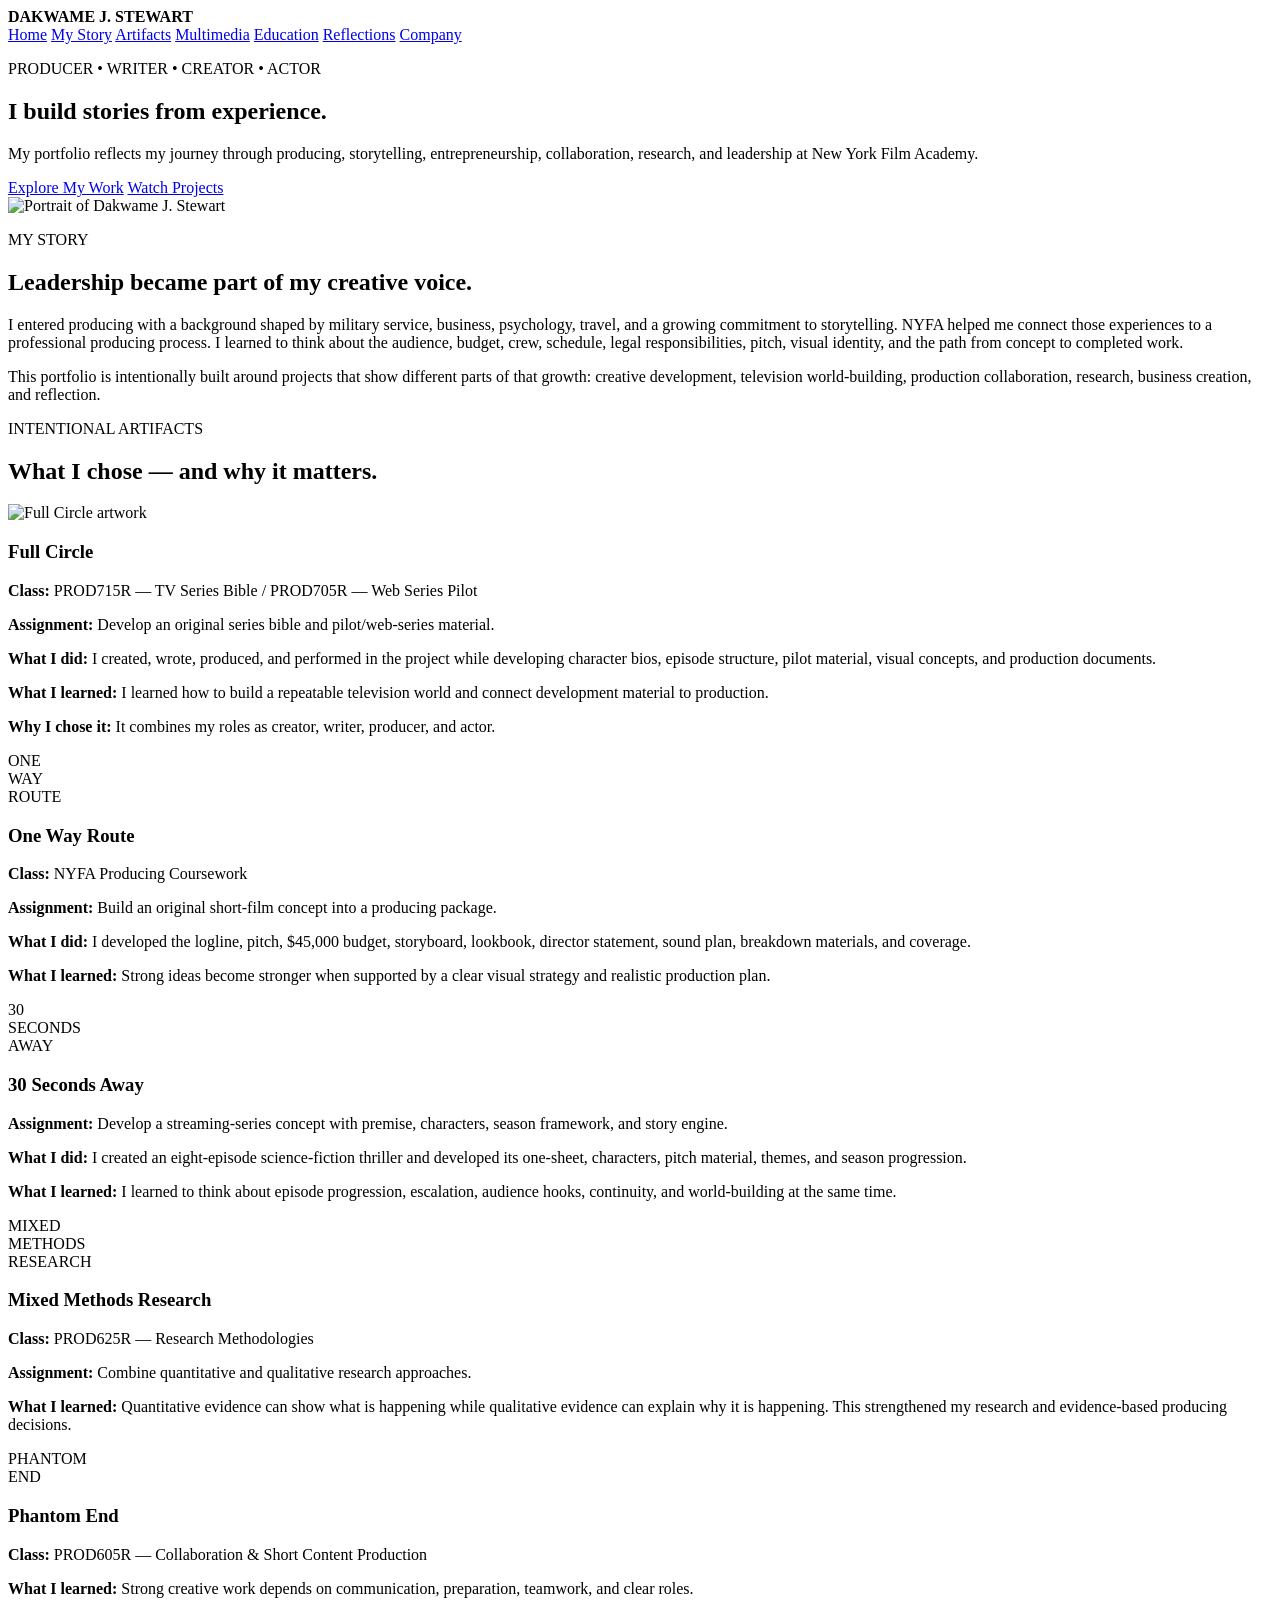
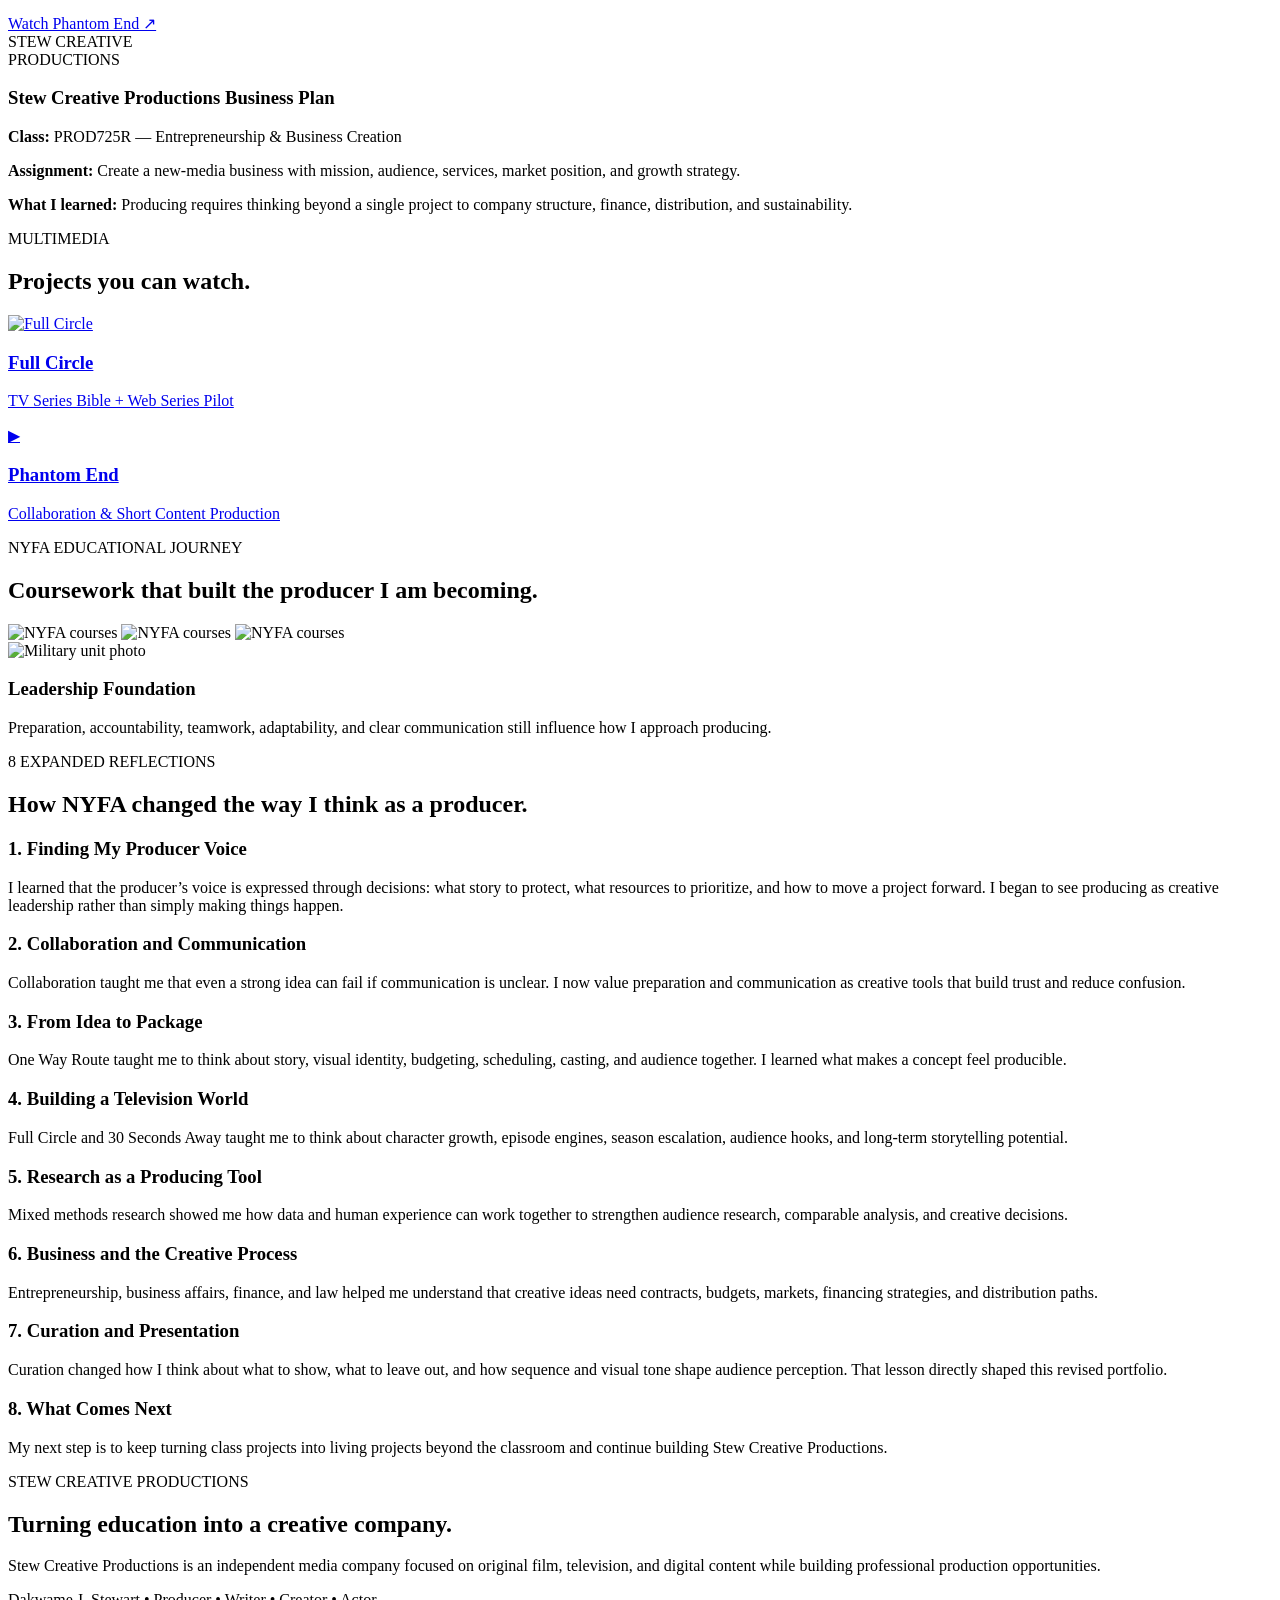
==== index.html.html @ dd122216 "Add files via upload" ====
<!doctype html>
<html lang="en">
<head>
<meta charset="utf-8">
<meta name="viewport" content="width=device-width, initial-scale=1">
<title>Dakwame J. Stewart | NYFA EPortfolio</title>
<link rel="stylesheet" href="styles.css">
</head>
<body>
<header>
  <strong>DAKWAME J. STEWART</strong>
  <nav>
    <a href="#home">Home</a>
    <a href="#story">My Story</a>
    <a href="#artifacts">Artifacts</a>
    <a href="#multimedia">Multimedia</a>
    <a href="#education">Education</a>
    <a href="#reflections">Reflections</a>
    <a href="#company">Company</a>
  </nav>
</header>

<section id="home" class="hero">
  <div>
    <p class="kicker">PRODUCER • WRITER • CREATOR • ACTOR</p>
    <h1>I build stories from experience.</h1>
    <p>My portfolio reflects my journey through producing, storytelling, entrepreneurship, collaboration, research, and leadership at New York Film Academy.</p>
    <a class="btn" href="#artifacts">Explore My Work</a>
    <a class="btn secondary" href="#multimedia">Watch Projects</a>
  </div>
  <img src="assets/portrait.jpeg" alt="Portrait of Dakwame J. Stewart">
</section>

<section id="story">
  <p class="kicker">MY STORY</p>
  <h2>Leadership became part of my creative voice.</h2>
  <p>I entered producing with a background shaped by military service, business, psychology, travel, and a growing commitment to storytelling. NYFA helped me connect those experiences to a professional producing process. I learned to think about the audience, budget, crew, schedule, legal responsibilities, pitch, visual identity, and the path from concept to completed work.</p>
  <p>This portfolio is intentionally built around projects that show different parts of that growth: creative development, television world-building, production collaboration, research, business creation, and reflection.</p>
</section>

<section id="artifacts" class="dark">
  <p class="kicker">INTENTIONAL ARTIFACTS</p>
  <h2>What I chose — and why it matters.</h2>

  <article class="card">
    <img src="assets/full-circle.jpeg" alt="Full Circle artwork">
    <div>
      <h3>Full Circle</h3>
      <p><b>Class:</b> PROD715R — TV Series Bible / PROD705R — Web Series Pilot</p>
      <p><b>Assignment:</b> Develop an original series bible and pilot/web-series material.</p>
      <p><b>What I did:</b> I created, wrote, produced, and performed in the project while developing character bios, episode structure, pilot material, visual concepts, and production documents.</p>
      <p><b>What I learned:</b> I learned how to build a repeatable television world and connect development material to production.</p>
      <p><b>Why I chose it:</b> It combines my roles as creator, writer, producer, and actor.</p>
    </div>
  </article>

  <article class="card textcard">
    <div class="poster">ONE<br>WAY<br>ROUTE</div>
    <div>
      <h3>One Way Route</h3>
      <p><b>Class:</b> NYFA Producing Coursework</p>
      <p><b>Assignment:</b> Build an original short-film concept into a producing package.</p>
      <p><b>What I did:</b> I developed the logline, pitch, $45,000 budget, storyboard, lookbook, director statement, sound plan, breakdown materials, and coverage.</p>
      <p><b>What I learned:</b> Strong ideas become stronger when supported by a clear visual strategy and realistic production plan.</p>
    </div>
  </article>

  <article class="card textcard">
    <div class="poster blue">30<br>SECONDS<br>AWAY</div>
    <div>
      <h3>30 Seconds Away</h3>
      <p><b>Assignment:</b> Develop a streaming-series concept with premise, characters, season framework, and story engine.</p>
      <p><b>What I did:</b> I created an eight-episode science-fiction thriller and developed its one-sheet, characters, pitch material, themes, and season progression.</p>
      <p><b>What I learned:</b> I learned to think about episode progression, escalation, audience hooks, continuity, and world-building at the same time.</p>
    </div>
  </article>

  <article class="card textcard">
    <div class="poster goldbg">MIXED<br>METHODS<br>RESEARCH</div>
    <div>
      <h3>Mixed Methods Research</h3>
      <p><b>Class:</b> PROD625R — Research Methodologies</p>
      <p><b>Assignment:</b> Combine quantitative and qualitative research approaches.</p>
      <p><b>What I learned:</b> Quantitative evidence can show what is happening while qualitative evidence can explain why it is happening. This strengthened my research and evidence-based producing decisions.</p>
    </div>
  </article>

  <article class="card textcard">
    <div class="poster darkblue">PHANTOM<br>END</div>
    <div>
      <h3>Phantom End</h3>
      <p><b>Class:</b> PROD605R — Collaboration & Short Content Production</p>
      <p><b>What I learned:</b> Strong creative work depends on communication, preparation, teamwork, and clear roles.</p>
      <a class="watch" href="https://youtu.be/8IARrA4el0o" target="_blank" rel="noopener">Watch Phantom End ↗</a>
    </div>
  </article>

  <article class="card textcard">
    <div class="poster brown">STEW CREATIVE<br>PRODUCTIONS</div>
    <div>
      <h3>Stew Creative Productions Business Plan</h3>
      <p><b>Class:</b> PROD725R — Entrepreneurship & Business Creation</p>
      <p><b>Assignment:</b> Create a new-media business with mission, audience, services, market position, and growth strategy.</p>
      <p><b>What I learned:</b> Producing requires thinking beyond a single project to company structure, finance, distribution, and sustainability.</p>
    </div>
  </article>
</section>

<section id="multimedia">
  <p class="kicker">MULTIMEDIA</p>
  <h2>Projects you can watch.</h2>
  <div class="grid">
    <a class="video" href="https://youtu.be/-LE_226ffwM" target="_blank" rel="noopener">
      <img src="assets/full-circle.jpeg" alt="Full Circle">
      <h3>Full Circle</h3><p>TV Series Bible + Web Series Pilot</p>
    </a>
    <a class="video plain" href="https://youtu.be/8IARrA4el0o" target="_blank" rel="noopener">
      <div class="play">▶</div><h3>Phantom End</h3><p>Collaboration & Short Content Production</p>
    </a>
  </div>
</section>

<section id="education">
  <p class="kicker">NYFA EDUCATIONAL JOURNEY</p>
  <h2>Coursework that built the producer I am becoming.</h2>
  <div class="grid three">
    <img src="assets/courses-1.png" alt="NYFA courses">
    <img src="assets/courses-2.png" alt="NYFA courses">
    <img src="assets/courses-3.png" alt="NYFA courses">
  </div>
  <div class="leadership">
    <img src="assets/military.jpeg" alt="Military unit photo">
    <div><h3>Leadership Foundation</h3><p>Preparation, accountability, teamwork, adaptability, and clear communication still influence how I approach producing.</p></div>
  </div>
</section>

<section id="reflections" class="dark">
  <p class="kicker">8 EXPANDED REFLECTIONS</p>
  <h2>How NYFA changed the way I think as a producer.</h2>
  <div class="reflections">
    <article><h3>1. Finding My Producer Voice</h3><p>I learned that the producer’s voice is expressed through decisions: what story to protect, what resources to prioritize, and how to move a project forward. I began to see producing as creative leadership rather than simply making things happen.</p></article>
    <article><h3>2. Collaboration and Communication</h3><p>Collaboration taught me that even a strong idea can fail if communication is unclear. I now value preparation and communication as creative tools that build trust and reduce confusion.</p></article>
    <article><h3>3. From Idea to Package</h3><p>One Way Route taught me to think about story, visual identity, budgeting, scheduling, casting, and audience together. I learned what makes a concept feel producible.</p></article>
    <article><h3>4. Building a Television World</h3><p>Full Circle and 30 Seconds Away taught me to think about character growth, episode engines, season escalation, audience hooks, and long-term storytelling potential.</p></article>
    <article><h3>5. Research as a Producing Tool</h3><p>Mixed methods research showed me how data and human experience can work together to strengthen audience research, comparable analysis, and creative decisions.</p></article>
    <article><h3>6. Business and the Creative Process</h3><p>Entrepreneurship, business affairs, finance, and law helped me understand that creative ideas need contracts, budgets, markets, financing strategies, and distribution paths.</p></article>
    <article><h3>7. Curation and Presentation</h3><p>Curation changed how I think about what to show, what to leave out, and how sequence and visual tone shape audience perception. That lesson directly shaped this revised portfolio.</p></article>
    <article><h3>8. What Comes Next</h3><p>My next step is to keep turning class projects into living projects beyond the classroom and continue building Stew Creative Productions.</p></article>
  </div>
</section>

<section id="company">
  <p class="kicker">STEW CREATIVE PRODUCTIONS</p>
  <h2>Turning education into a creative company.</h2>
  <p>Stew Creative Productions is an independent media company focused on original film, television, and digital content while building professional production opportunities.</p>
</section>

<footer>Dakwame J. Stewart • Producer • Writer • Creator • Actor</footer>
</body>
</html>
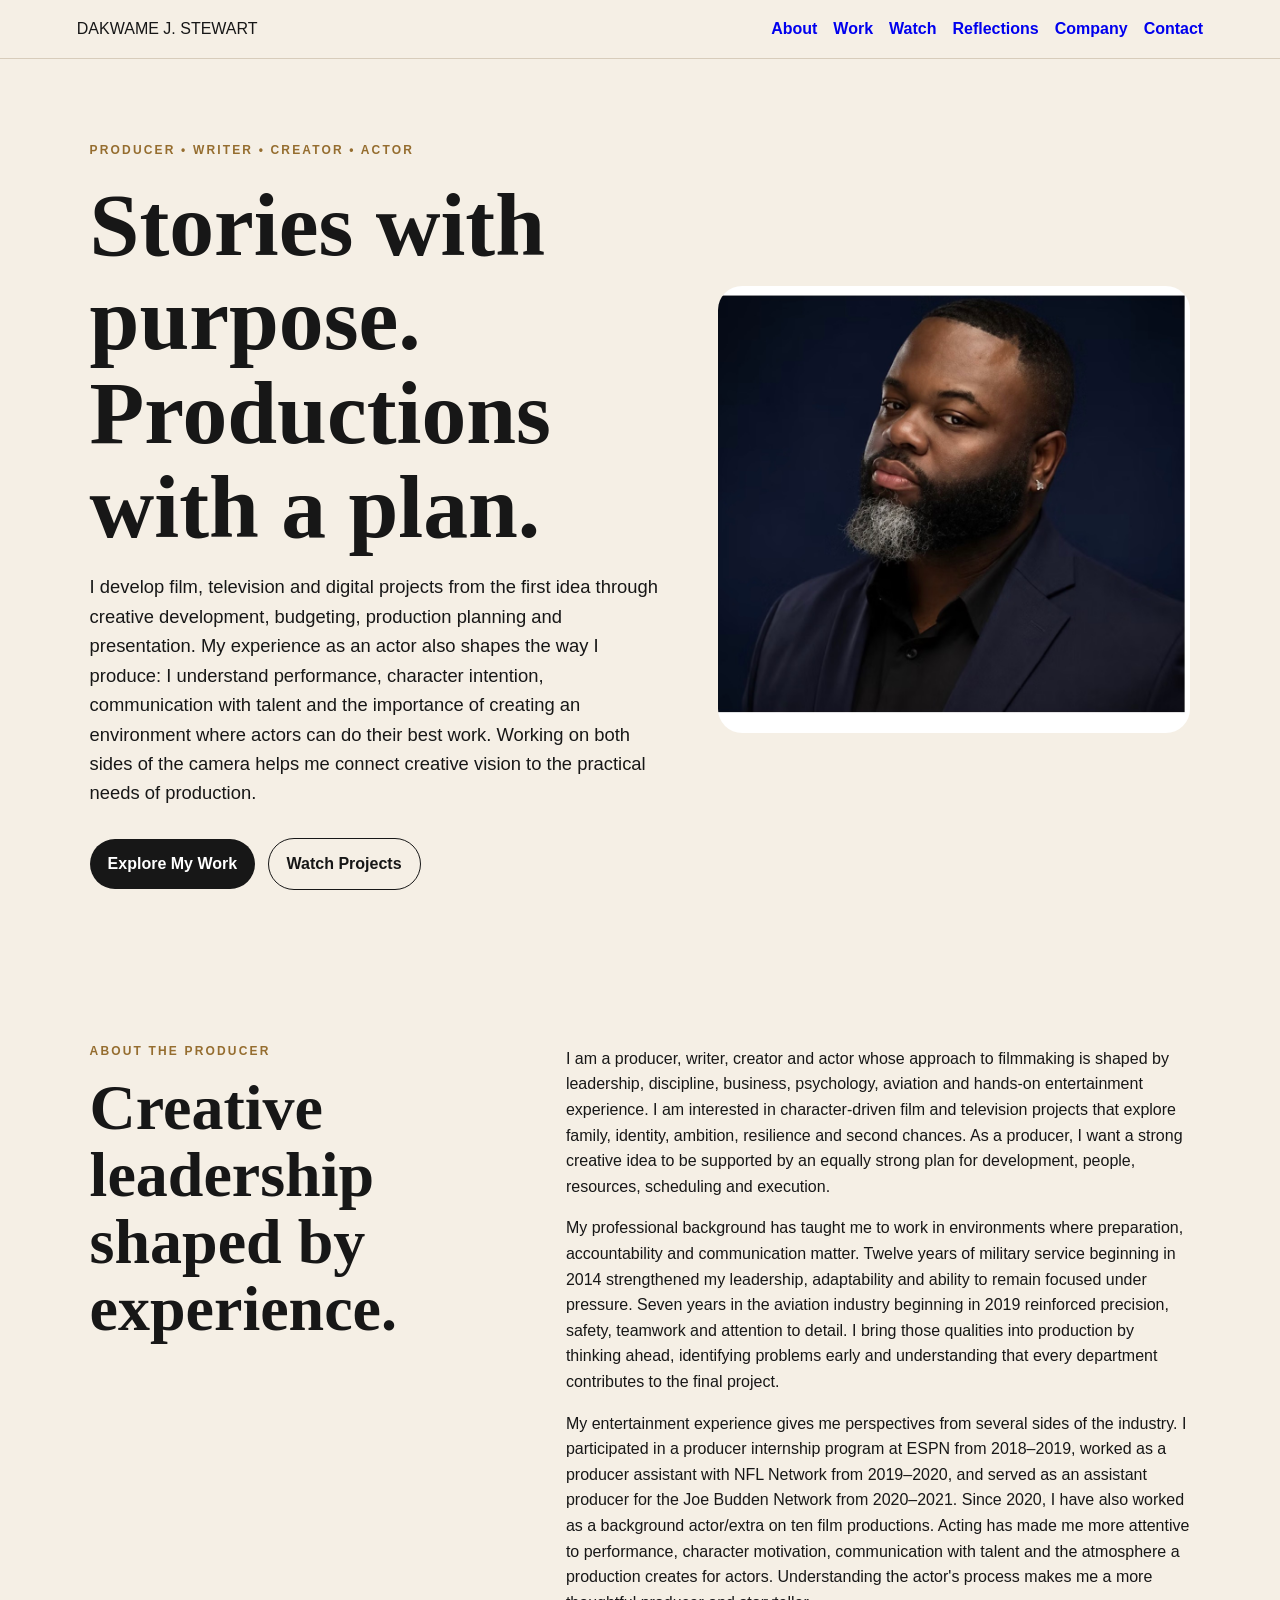
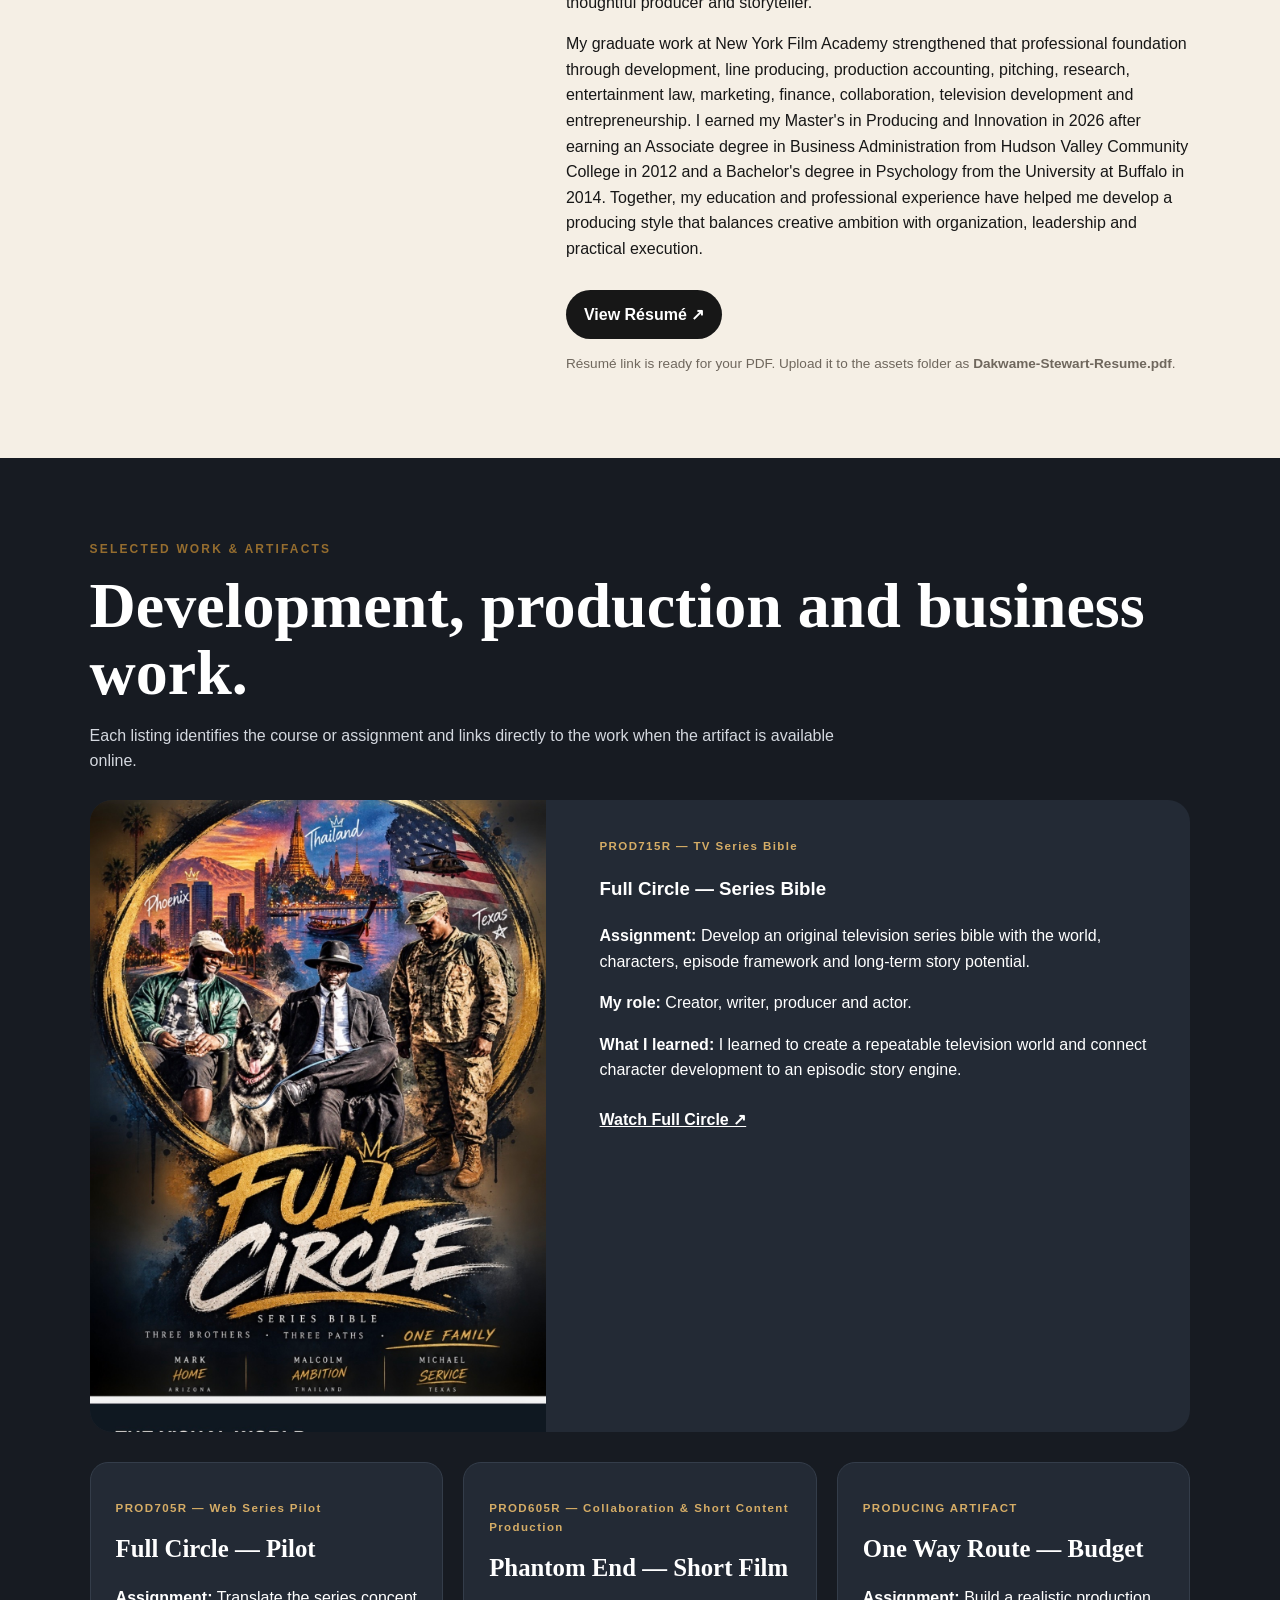
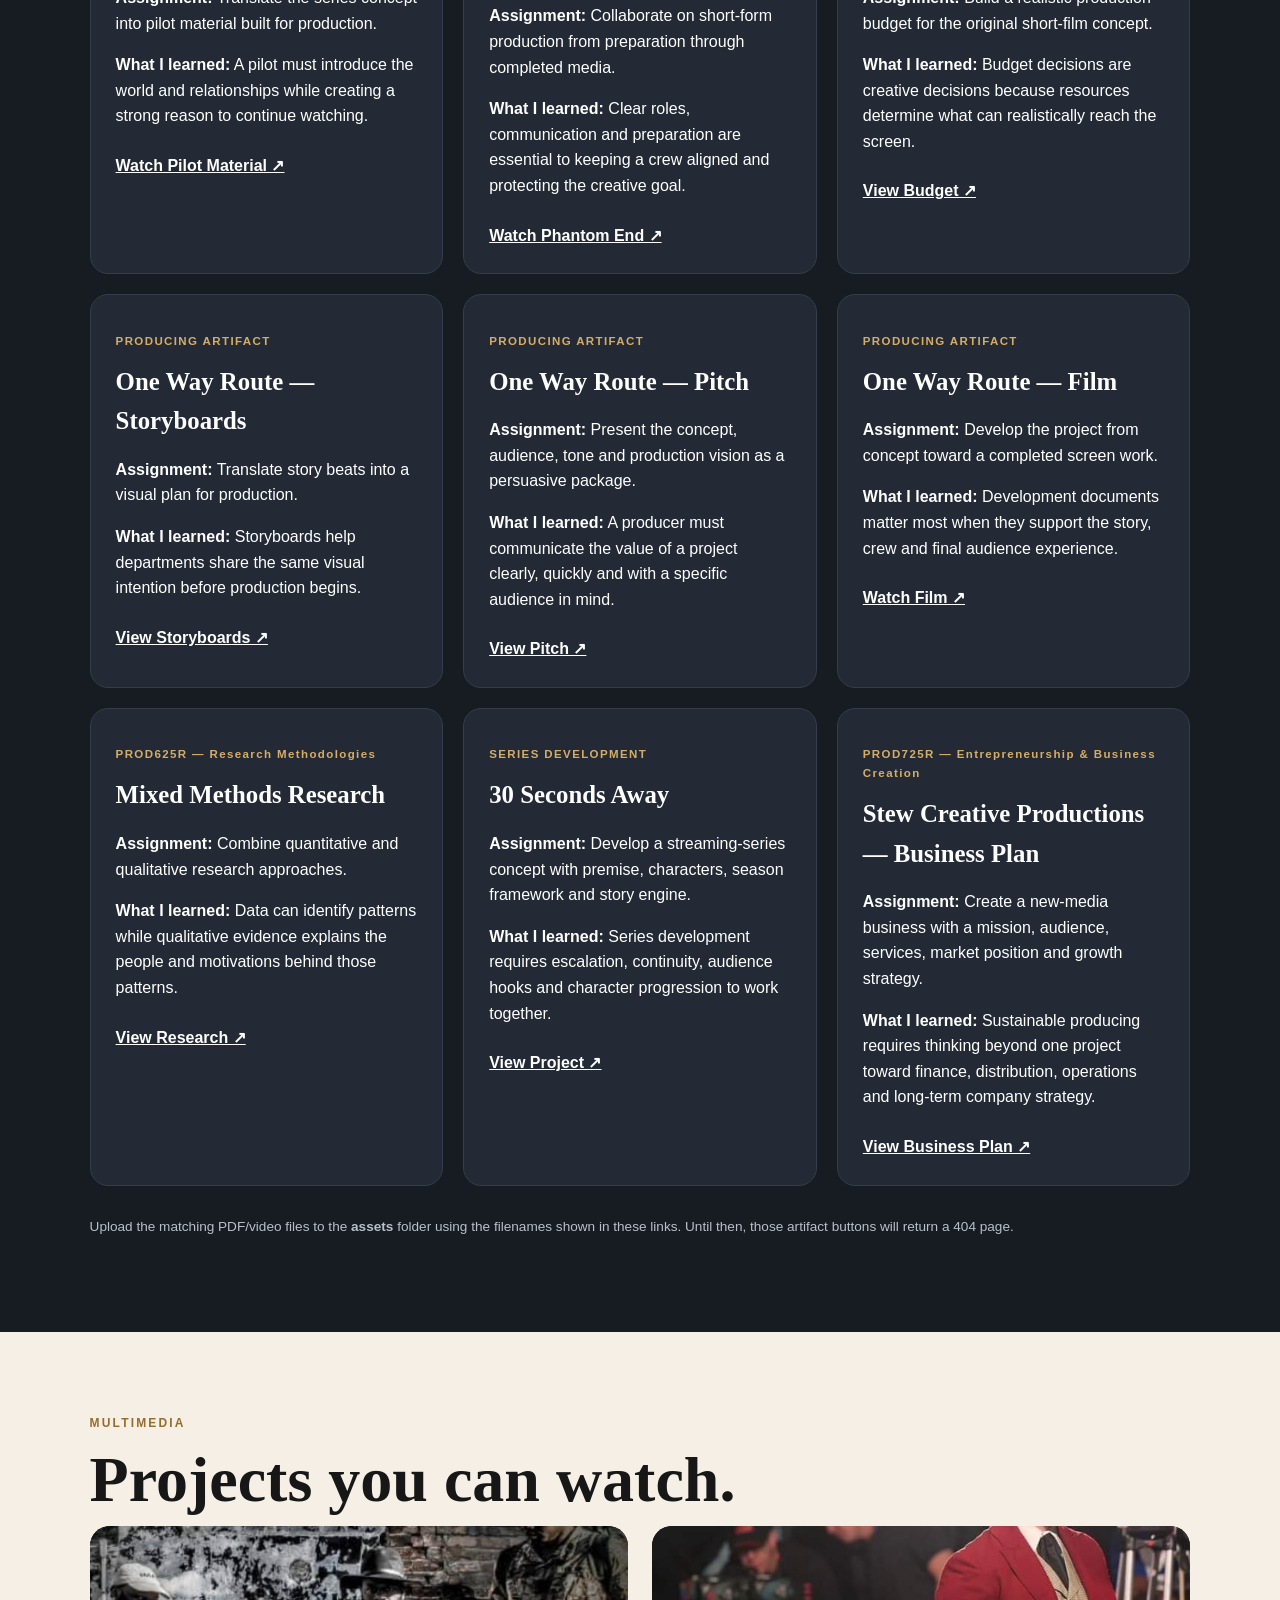
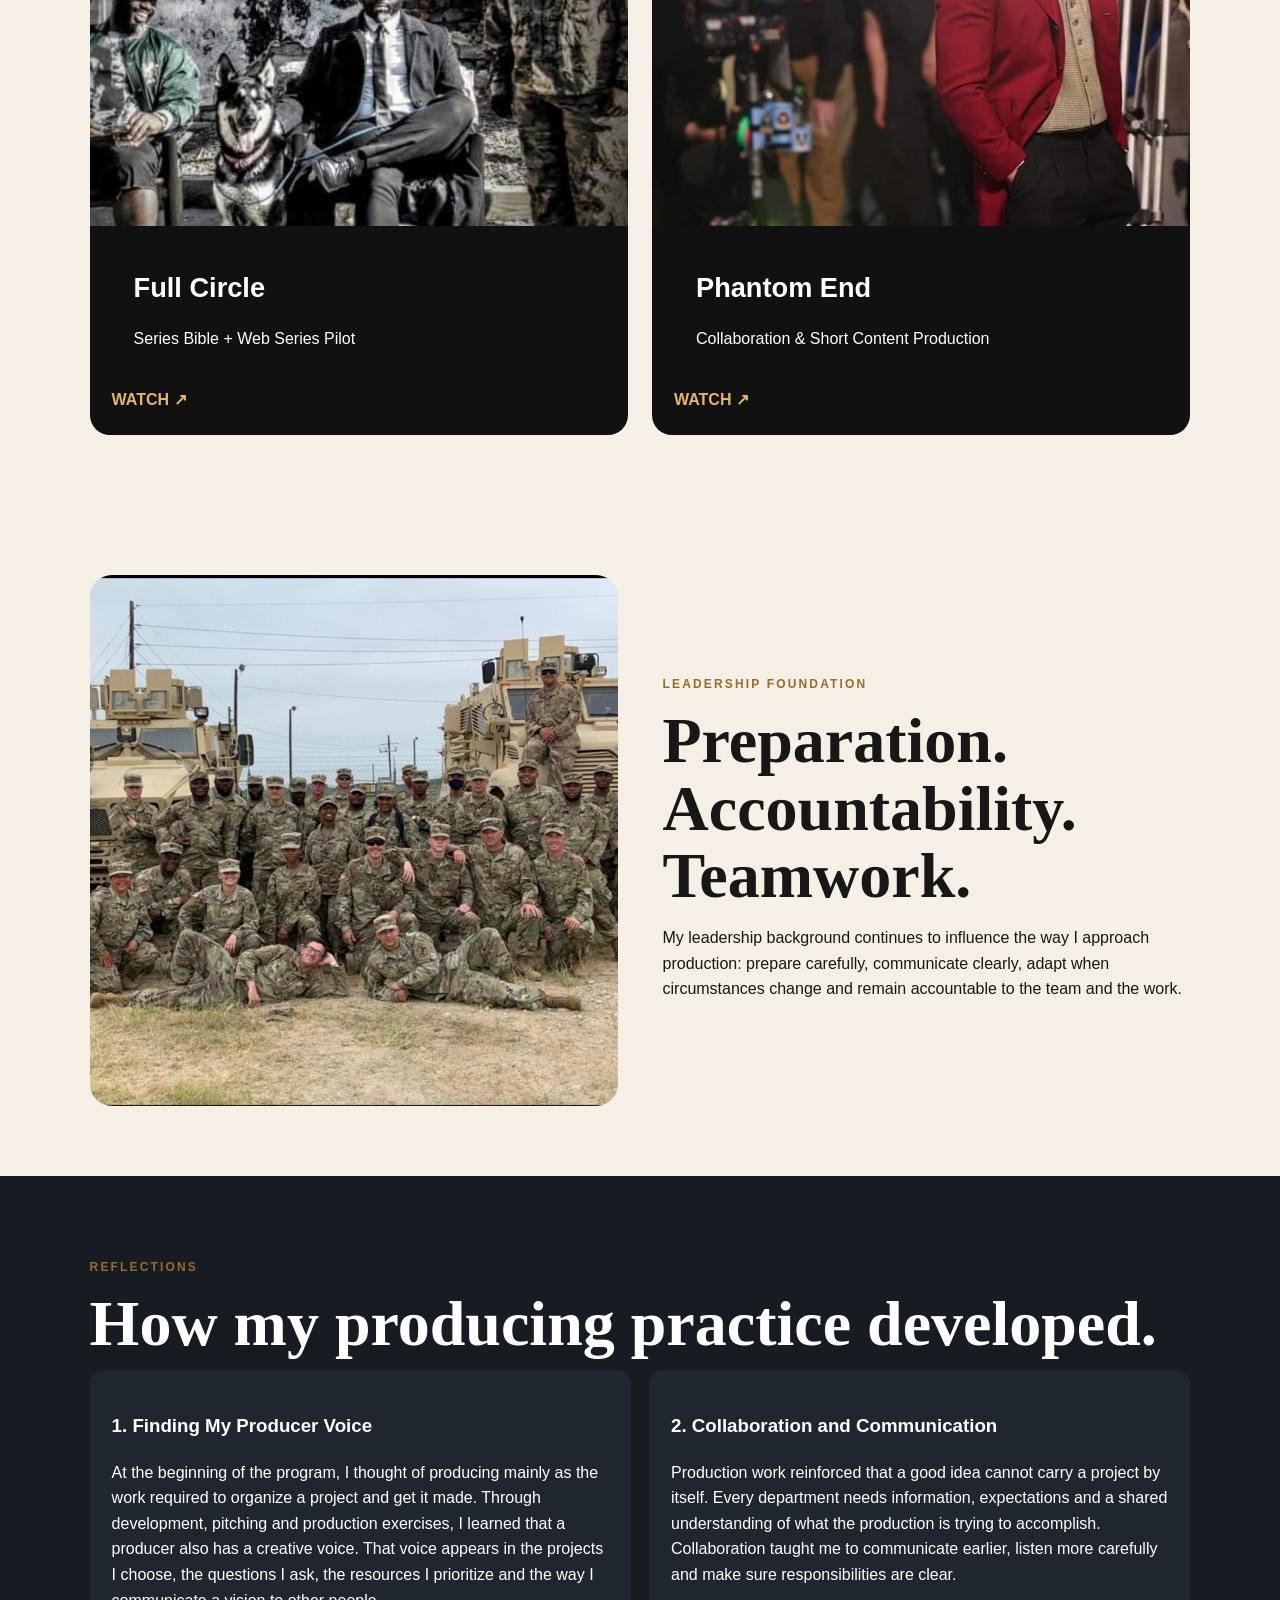
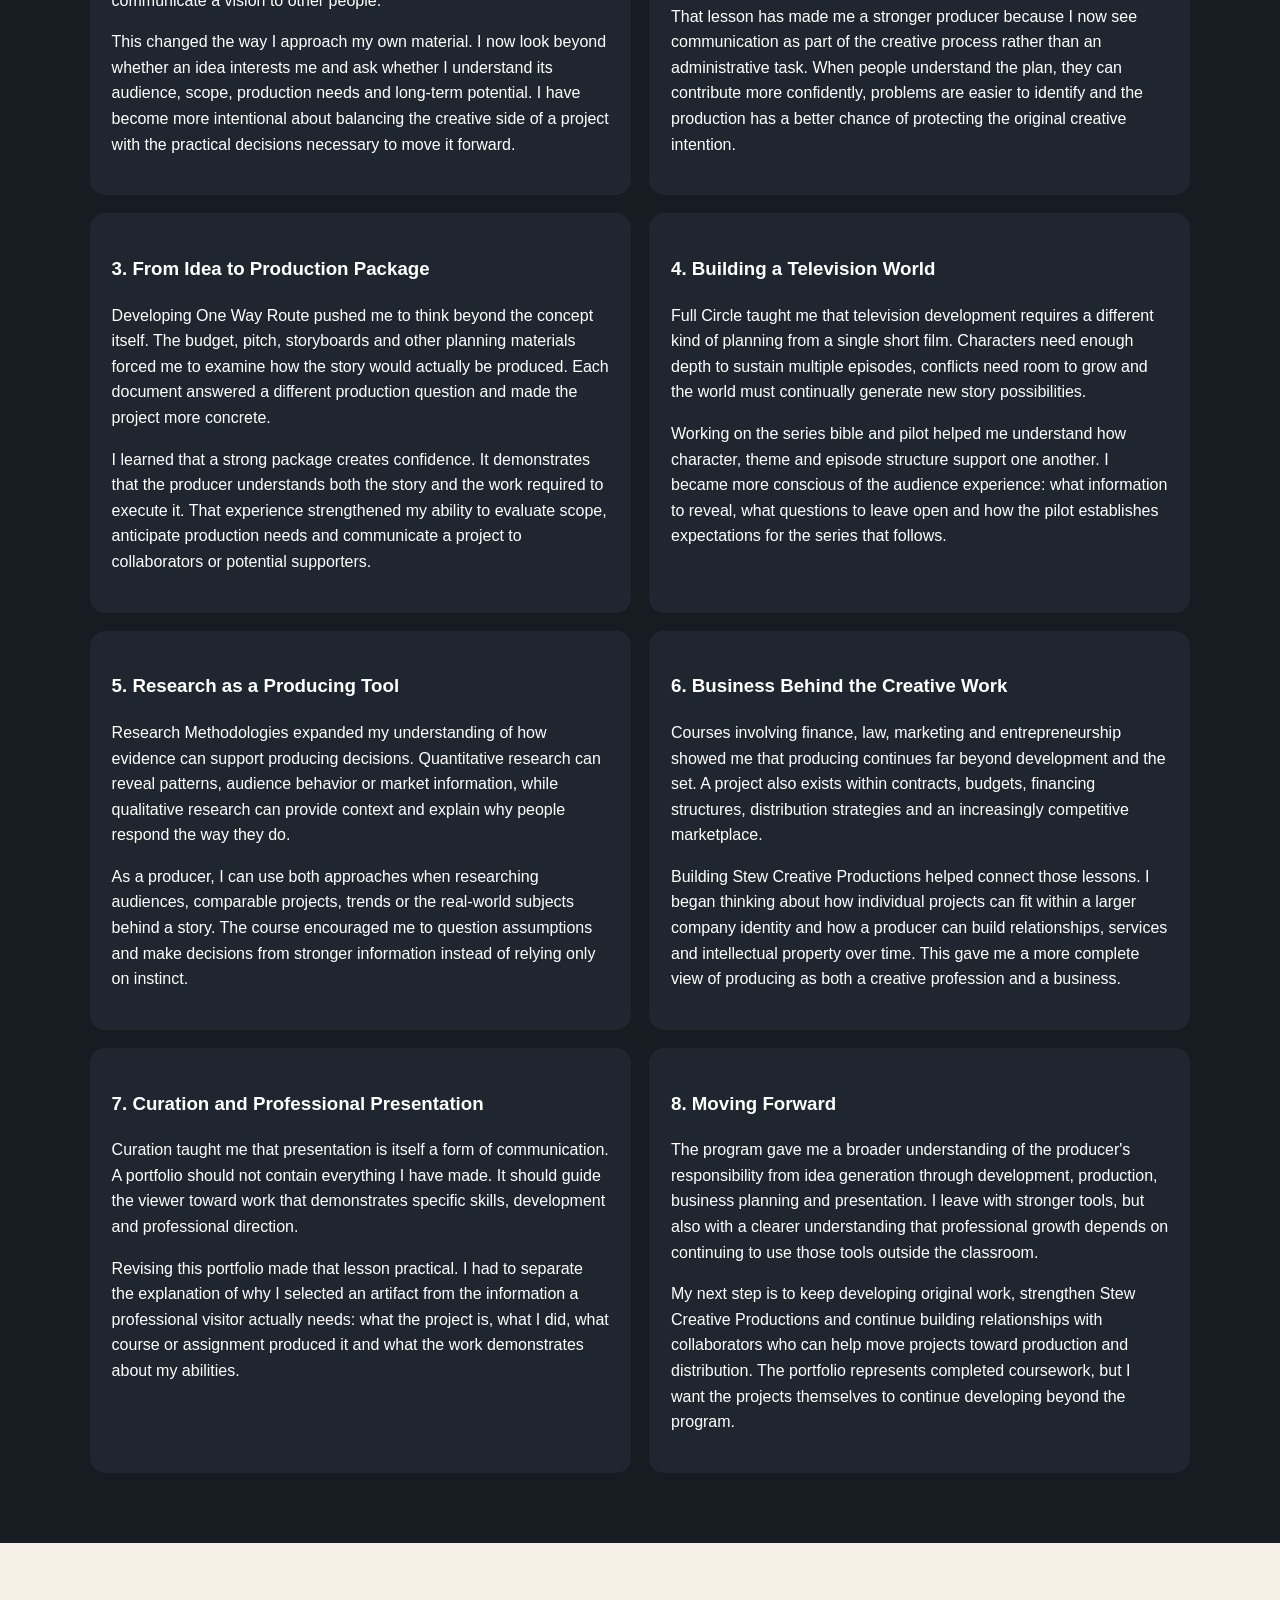
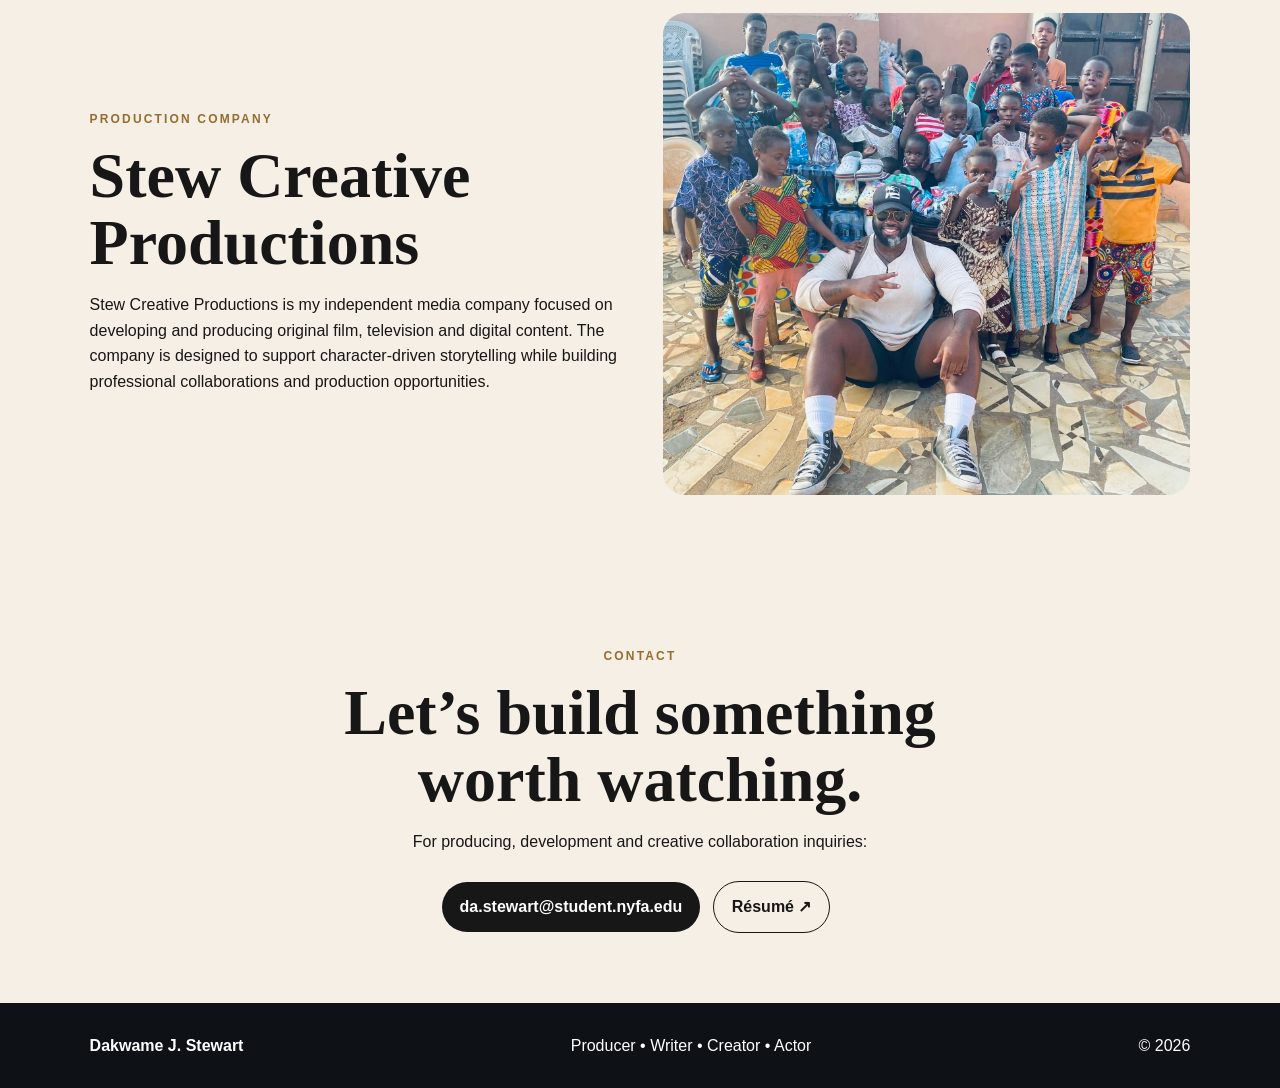
==== commit 28335215: "Add files via upload" ====
--- a/index.html.html
+++ b/index.html.html
@@ -3,158 +3,119 @@
 <head>
 <meta charset="utf-8">
 <meta name="viewport" content="width=device-width, initial-scale=1">
-<title>Dakwame J. Stewart | NYFA EPortfolio</title>
+<title>Dakwame J. Stewart | Producer Portfolio</title>
+<meta name="description" content="Producer portfolio of Dakwame J. Stewart featuring film, television, research, business and production work developed at New York Film Academy.">
 <link rel="stylesheet" href="styles.css">
 </head>
 <body>
 <header>
-  <strong>DAKWAME J. STEWART</strong>
+  <a class="brand" href="#home">DAKWAME J. STEWART</a>
   <nav>
-    <a href="#home">Home</a>
-    <a href="#story">My Story</a>
-    <a href="#artifacts">Artifacts</a>
-    <a href="#multimedia">Multimedia</a>
-    <a href="#education">Education</a>
-    <a href="#reflections">Reflections</a>
-    <a href="#company">Company</a>
+    <a href="#about">About</a><a href="#work">Work</a><a href="#multimedia">Watch</a><a href="#reflections">Reflections</a><a href="#company">Company</a><a href="#contact">Contact</a>
   </nav>
 </header>
 
+<main>
 <section id="home" class="hero">
   <div>
     <p class="kicker">PRODUCER • WRITER • CREATOR • ACTOR</p>
-    <h1>I build stories from experience.</h1>
-    <p>My portfolio reflects my journey through producing, storytelling, entrepreneurship, collaboration, research, and leadership at New York Film Academy.</p>
-    <a class="btn" href="#artifacts">Explore My Work</a>
+    <h1>Stories with purpose. Productions with a plan.</h1>
+    <p class="lede">I develop film, television and digital projects from the first idea through creative development, budgeting, production planning and presentation. My experience as an actor also shapes the way I produce: I understand performance, character intention, communication with talent and the importance of creating an environment where actors can do their best work. Working on both sides of the camera helps me connect creative vision to the practical needs of production.</p>
+    <a class="btn" href="#work">Explore My Work</a>
     <a class="btn secondary" href="#multimedia">Watch Projects</a>
   </div>
-  <img src="assets/portrait.jpeg" alt="Portrait of Dakwame J. Stewart">
+  <img src="assets/portrait.jpeg" alt="Professional portrait of Dakwame J. Stewart">
 </section>
 
-<section id="story">
-  <p class="kicker">MY STORY</p>
-  <h2>Leadership became part of my creative voice.</h2>
-  <p>I entered producing with a background shaped by military service, business, psychology, travel, and a growing commitment to storytelling. NYFA helped me connect those experiences to a professional producing process. I learned to think about the audience, budget, crew, schedule, legal responsibilities, pitch, visual identity, and the path from concept to completed work.</p>
-  <p>This portfolio is intentionally built around projects that show different parts of that growth: creative development, television world-building, production collaboration, research, business creation, and reflection.</p>
+<section id="about" class="split">
+  <div>
+    <p class="kicker">ABOUT THE PRODUCER</p>
+    <h2>Creative leadership shaped by experience.</h2>
+  </div>
+  <div>
+    <p>I am a producer, writer, creator and actor whose approach to filmmaking is shaped by leadership, discipline, business, psychology, aviation and hands-on entertainment experience. I am interested in character-driven film and television projects that explore family, identity, ambition, resilience and second chances. As a producer, I want a strong creative idea to be supported by an equally strong plan for development, people, resources, scheduling and execution.</p>
+    <p>My professional background has taught me to work in environments where preparation, accountability and communication matter. Twelve years of military service beginning in 2014 strengthened my leadership, adaptability and ability to remain focused under pressure. Seven years in the aviation industry beginning in 2019 reinforced precision, safety, teamwork and attention to detail. I bring those qualities into production by thinking ahead, identifying problems early and understanding that every department contributes to the final project.</p>
+    <p>My entertainment experience gives me perspectives from several sides of the industry. I participated in a producer internship program at ESPN from 2018–2019, worked as a producer assistant with NFL Network from 2019–2020, and served as an assistant producer for the Joe Budden Network from 2020–2021. Since 2020, I have also worked as a background actor/extra on ten film productions. Acting has made me more attentive to performance, character motivation, communication with talent and the atmosphere a production creates for actors. Understanding the actor's process makes me a more thoughtful producer and storyteller.</p>
+    <p>My graduate work at New York Film Academy strengthened that professional foundation through development, line producing, production accounting, pitching, research, entertainment law, marketing, finance, collaboration, television development and entrepreneurship. I earned my Master's in Producing and Innovation in 2026 after earning an Associate degree in Business Administration from Hudson Valley Community College in 2012 and a Bachelor's degree in Psychology from the University at Buffalo in 2014. Together, my education and professional experience have helped me develop a producing style that balances creative ambition with organization, leadership and practical execution.</p>
+    <a class="btn" href="assets/Dakwame-Stewart-Resume.pdf" target="_blank" rel="noopener">View Résumé ↗</a>
+    <p class="note">Résumé link is ready for your PDF. Upload it to the assets folder as <b>Dakwame-Stewart-Resume.pdf</b>.</p>
+  </div>
 </section>
 
-<section id="artifacts" class="dark">
-  <p class="kicker">INTENTIONAL ARTIFACTS</p>
-  <h2>What I chose — and why it matters.</h2>
+<section id="work" class="dark fullbleed">
+  <div class="section-inner">
+    <p class="kicker">SELECTED WORK & ARTIFACTS</p>
+    <h2>Development, production and business work.</h2>
+    <p class="section-intro">Each listing identifies the course or assignment and links directly to the work when the artifact is available online.</p>
 
-  <article class="card">
-    <img src="assets/full-circle.jpeg" alt="Full Circle artwork">
-    <div>
-      <h3>Full Circle</h3>
-      <p><b>Class:</b> PROD715R — TV Series Bible / PROD705R — Web Series Pilot</p>
-      <p><b>Assignment:</b> Develop an original series bible and pilot/web-series material.</p>
-      <p><b>What I did:</b> I created, wrote, produced, and performed in the project while developing character bios, episode structure, pilot material, visual concepts, and production documents.</p>
-      <p><b>What I learned:</b> I learned how to build a repeatable television world and connect development material to production.</p>
-      <p><b>Why I chose it:</b> It combines my roles as creator, writer, producer, and actor.</p>
+    <article class="card featured">
+      <img src="assets/full-circle.jpeg" alt="Full Circle series artwork">
+      <div><p class="tag">PROD715R — TV Series Bible</p><h3>Full Circle — Series Bible</h3><p><b>Assignment:</b> Develop an original television series bible with the world, characters, episode framework and long-term story potential.</p><p><b>My role:</b> Creator, writer, producer and actor.</p><p><b>What I learned:</b> I learned to create a repeatable television world and connect character development to an episodic story engine.</p><a class="artifact-link" href="https://youtu.be/-LE_226ffwM" target="_blank" rel="noopener">Watch Full Circle ↗</a></div>
+    </article>
+
+    <div class="artifact-grid">
+      <article class="artifact"><p class="tag">PROD705R — Web Series Pilot</p><h3>Full Circle — Pilot</h3><p><b>Assignment:</b> Translate the series concept into pilot material built for production.</p><p><b>What I learned:</b> A pilot must introduce the world and relationships while creating a strong reason to continue watching.</p><a href="https://youtu.be/-LE_226ffwM" target="_blank" rel="noopener">Watch Pilot Material ↗</a></article>
+
+      <article class="artifact"><p class="tag">PROD605R — Collaboration & Short Content Production</p><h3>Phantom End — Short Film</h3><p><b>Assignment:</b> Collaborate on short-form production from preparation through completed media.</p><p><b>What I learned:</b> Clear roles, communication and preparation are essential to keeping a crew aligned and protecting the creative goal.</p><a href="https://youtu.be/8IARrA4el0o" target="_blank" rel="noopener">Watch Phantom End ↗</a></article>
+
+      <article class="artifact"><p class="tag">PRODUCING ARTIFACT</p><h3>One Way Route — Budget</h3><p><b>Assignment:</b> Build a realistic production budget for the original short-film concept.</p><p><b>What I learned:</b> Budget decisions are creative decisions because resources determine what can realistically reach the screen.</p><a href="assets/one-way-route-budget.pdf" target="_blank" rel="noopener">View Budget ↗</a></article>
+
+      <article class="artifact"><p class="tag">PRODUCING ARTIFACT</p><h3>One Way Route — Storyboards</h3><p><b>Assignment:</b> Translate story beats into a visual plan for production.</p><p><b>What I learned:</b> Storyboards help departments share the same visual intention before production begins.</p><a href="assets/one-way-route-storyboards.pdf" target="_blank" rel="noopener">View Storyboards ↗</a></article>
+
+      <article class="artifact"><p class="tag">PRODUCING ARTIFACT</p><h3>One Way Route — Pitch</h3><p><b>Assignment:</b> Present the concept, audience, tone and production vision as a persuasive package.</p><p><b>What I learned:</b> A producer must communicate the value of a project clearly, quickly and with a specific audience in mind.</p><a href="assets/one-way-route-pitch.pdf" target="_blank" rel="noopener">View Pitch ↗</a></article>
+
+      <article class="artifact"><p class="tag">PRODUCING ARTIFACT</p><h3>One Way Route — Film</h3><p><b>Assignment:</b> Develop the project from concept toward a completed screen work.</p><p><b>What I learned:</b> Development documents matter most when they support the story, crew and final audience experience.</p><a href="assets/one-way-route-film.mp4" target="_blank" rel="noopener">Watch Film ↗</a></article>
+
+      <article class="artifact"><p class="tag">PROD625R — Research Methodologies</p><h3>Mixed Methods Research</h3><p><b>Assignment:</b> Combine quantitative and qualitative research approaches.</p><p><b>What I learned:</b> Data can identify patterns while qualitative evidence explains the people and motivations behind those patterns.</p><a href="assets/mixed-methods-research.pdf" target="_blank" rel="noopener">View Research ↗</a></article>
+
+      <article class="artifact"><p class="tag">SERIES DEVELOPMENT</p><h3>30 Seconds Away</h3><p><b>Assignment:</b> Develop a streaming-series concept with premise, characters, season framework and story engine.</p><p><b>What I learned:</b> Series development requires escalation, continuity, audience hooks and character progression to work together.</p><a href="assets/30-seconds-away.pdf" target="_blank" rel="noopener">View Project ↗</a></article>
+
+      <article class="artifact"><p class="tag">PROD725R — Entrepreneurship & Business Creation</p><h3>Stew Creative Productions — Business Plan</h3><p><b>Assignment:</b> Create a new-media business with a mission, audience, services, market position and growth strategy.</p><p><b>What I learned:</b> Sustainable producing requires thinking beyond one project toward finance, distribution, operations and long-term company strategy.</p><a href="assets/stew-creative-productions-business-plan.pdf" target="_blank" rel="noopener">View Business Plan ↗</a></article>
     </div>
-  </article>
-
-  <article class="card textcard">
-    <div class="poster">ONE<br>WAY<br>ROUTE</div>
-    <div>
-      <h3>One Way Route</h3>
-      <p><b>Class:</b> NYFA Producing Coursework</p>
-      <p><b>Assignment:</b> Build an original short-film concept into a producing package.</p>
-      <p><b>What I did:</b> I developed the logline, pitch, $45,000 budget, storyboard, lookbook, director statement, sound plan, breakdown materials, and coverage.</p>
-      <p><b>What I learned:</b> Strong ideas become stronger when supported by a clear visual strategy and realistic production plan.</p>
-    </div>
-  </article>
-
-  <article class="card textcard">
-    <div class="poster blue">30<br>SECONDS<br>AWAY</div>
-    <div>
-      <h3>30 Seconds Away</h3>
-      <p><b>Assignment:</b> Develop a streaming-series concept with premise, characters, season framework, and story engine.</p>
-      <p><b>What I did:</b> I created an eight-episode science-fiction thriller and developed its one-sheet, characters, pitch material, themes, and season progression.</p>
-      <p><b>What I learned:</b> I learned to think about episode progression, escalation, audience hooks, continuity, and world-building at the same time.</p>
-    </div>
-  </article>
-
-  <article class="card textcard">
-    <div class="poster goldbg">MIXED<br>METHODS<br>RESEARCH</div>
-    <div>
-      <h3>Mixed Methods Research</h3>
-      <p><b>Class:</b> PROD625R — Research Methodologies</p>
-      <p><b>Assignment:</b> Combine quantitative and qualitative research approaches.</p>
-      <p><b>What I learned:</b> Quantitative evidence can show what is happening while qualitative evidence can explain why it is happening. This strengthened my research and evidence-based producing decisions.</p>
-    </div>
-  </article>
-
-  <article class="card textcard">
-    <div class="poster darkblue">PHANTOM<br>END</div>
-    <div>
-      <h3>Phantom End</h3>
-      <p><b>Class:</b> PROD605R — Collaboration & Short Content Production</p>
-      <p><b>What I learned:</b> Strong creative work depends on communication, preparation, teamwork, and clear roles.</p>
-      <a class="watch" href="https://youtu.be/8IARrA4el0o" target="_blank" rel="noopener">Watch Phantom End ↗</a>
-    </div>
-  </article>
-
-  <article class="card textcard">
-    <div class="poster brown">STEW CREATIVE<br>PRODUCTIONS</div>
-    <div>
-      <h3>Stew Creative Productions Business Plan</h3>
-      <p><b>Class:</b> PROD725R — Entrepreneurship & Business Creation</p>
-      <p><b>Assignment:</b> Create a new-media business with mission, audience, services, market position, and growth strategy.</p>
-      <p><b>What I learned:</b> Producing requires thinking beyond a single project to company structure, finance, distribution, and sustainability.</p>
-    </div>
-  </article>
+    <p class="note light">Upload the matching PDF/video files to the <b>assets</b> folder using the filenames shown in these links. Until then, those artifact buttons will return a 404 page.</p>
+  </div>
 </section>
 
 <section id="multimedia">
-  <p class="kicker">MULTIMEDIA</p>
-  <h2>Projects you can watch.</h2>
+  <p class="kicker">MULTIMEDIA</p><h2>Projects you can watch.</h2>
   <div class="grid">
-    <a class="video" href="https://youtu.be/-LE_226ffwM" target="_blank" rel="noopener">
-      <img src="assets/full-circle.jpeg" alt="Full Circle">
-      <h3>Full Circle</h3><p>TV Series Bible + Web Series Pilot</p>
-    </a>
-    <a class="video plain" href="https://youtu.be/8IARrA4el0o" target="_blank" rel="noopener">
-      <div class="play">▶</div><h3>Phantom End</h3><p>Collaboration & Short Content Production</p>
-    </a>
+    <a class="video" href="https://youtu.be/-LE_226ffwM" target="_blank" rel="noopener"><img src="assets/full-circle-art.jpeg" alt="Full Circle artwork"><div><h3>Full Circle</h3><p>Series Bible + Web Series Pilot</p><span>WATCH ↗</span></div></a>
+    <a class="video" href="https://youtu.be/8IARrA4el0o" target="_blank" rel="noopener"><img src="assets/on-set.jpeg" alt="Production set"><div><h3>Phantom End</h3><p>Collaboration & Short Content Production</p><span>WATCH ↗</span></div></a>
   </div>
 </section>
 
-<section id="education">
-  <p class="kicker">NYFA EDUCATIONAL JOURNEY</p>
-  <h2>Coursework that built the producer I am becoming.</h2>
-  <div class="grid three">
-    <img src="assets/courses-1.png" alt="NYFA courses">
-    <img src="assets/courses-2.png" alt="NYFA courses">
-    <img src="assets/courses-3.png" alt="NYFA courses">
-  </div>
-  <div class="leadership">
-    <img src="assets/military.jpeg" alt="Military unit photo">
-    <div><h3>Leadership Foundation</h3><p>Preparation, accountability, teamwork, adaptability, and clear communication still influence how I approach producing.</p></div>
-  </div>
+<section class="visual-story">
+  <img src="assets/military.jpeg" alt="Military unit photo">
+  <div><p class="kicker">LEADERSHIP FOUNDATION</p><h2>Preparation. Accountability. Teamwork.</h2><p>My leadership background continues to influence the way I approach production: prepare carefully, communicate clearly, adapt when circumstances change and remain accountable to the team and the work.</p></div>
 </section>
 
-<section id="reflections" class="dark">
-  <p class="kicker">8 EXPANDED REFLECTIONS</p>
-  <h2>How NYFA changed the way I think as a producer.</h2>
+<section id="reflections" class="dark fullbleed">
+ <div class="section-inner"><p class="kicker">REFLECTIONS</p><h2>How my producing practice developed.</h2>
   <div class="reflections">
-    <article><h3>1. Finding My Producer Voice</h3><p>I learned that the producer’s voice is expressed through decisions: what story to protect, what resources to prioritize, and how to move a project forward. I began to see producing as creative leadership rather than simply making things happen.</p></article>
-    <article><h3>2. Collaboration and Communication</h3><p>Collaboration taught me that even a strong idea can fail if communication is unclear. I now value preparation and communication as creative tools that build trust and reduce confusion.</p></article>
-    <article><h3>3. From Idea to Package</h3><p>One Way Route taught me to think about story, visual identity, budgeting, scheduling, casting, and audience together. I learned what makes a concept feel producible.</p></article>
-    <article><h3>4. Building a Television World</h3><p>Full Circle and 30 Seconds Away taught me to think about character growth, episode engines, season escalation, audience hooks, and long-term storytelling potential.</p></article>
-    <article><h3>5. Research as a Producing Tool</h3><p>Mixed methods research showed me how data and human experience can work together to strengthen audience research, comparable analysis, and creative decisions.</p></article>
-    <article><h3>6. Business and the Creative Process</h3><p>Entrepreneurship, business affairs, finance, and law helped me understand that creative ideas need contracts, budgets, markets, financing strategies, and distribution paths.</p></article>
-    <article><h3>7. Curation and Presentation</h3><p>Curation changed how I think about what to show, what to leave out, and how sequence and visual tone shape audience perception. That lesson directly shaped this revised portfolio.</p></article>
-    <article><h3>8. What Comes Next</h3><p>My next step is to keep turning class projects into living projects beyond the classroom and continue building Stew Creative Productions.</p></article>
+   <article><h3>1. Finding My Producer Voice</h3><p>At the beginning of the program, I thought of producing mainly as the work required to organize a project and get it made. Through development, pitching and production exercises, I learned that a producer also has a creative voice. That voice appears in the projects I choose, the questions I ask, the resources I prioritize and the way I communicate a vision to other people.</p><p>This changed the way I approach my own material. I now look beyond whether an idea interests me and ask whether I understand its audience, scope, production needs and long-term potential. I have become more intentional about balancing the creative side of a project with the practical decisions necessary to move it forward.</p></article>
+   <article><h3>2. Collaboration and Communication</h3><p>Production work reinforced that a good idea cannot carry a project by itself. Every department needs information, expectations and a shared understanding of what the production is trying to accomplish. Collaboration taught me to communicate earlier, listen more carefully and make sure responsibilities are clear.</p><p>That lesson has made me a stronger producer because I now see communication as part of the creative process rather than an administrative task. When people understand the plan, they can contribute more confidently, problems are easier to identify and the production has a better chance of protecting the original creative intention.</p></article>
+   <article><h3>3. From Idea to Production Package</h3><p>Developing One Way Route pushed me to think beyond the concept itself. The budget, pitch, storyboards and other planning materials forced me to examine how the story would actually be produced. Each document answered a different production question and made the project more concrete.</p><p>I learned that a strong package creates confidence. It demonstrates that the producer understands both the story and the work required to execute it. That experience strengthened my ability to evaluate scope, anticipate production needs and communicate a project to collaborators or potential supporters.</p></article>
+   <article><h3>4. Building a Television World</h3><p>Full Circle taught me that television development requires a different kind of planning from a single short film. Characters need enough depth to sustain multiple episodes, conflicts need room to grow and the world must continually generate new story possibilities.</p><p>Working on the series bible and pilot helped me understand how character, theme and episode structure support one another. I became more conscious of the audience experience: what information to reveal, what questions to leave open and how the pilot establishes expectations for the series that follows.</p></article>
+   <article><h3>5. Research as a Producing Tool</h3><p>Research Methodologies expanded my understanding of how evidence can support producing decisions. Quantitative research can reveal patterns, audience behavior or market information, while qualitative research can provide context and explain why people respond the way they do.</p><p>As a producer, I can use both approaches when researching audiences, comparable projects, trends or the real-world subjects behind a story. The course encouraged me to question assumptions and make decisions from stronger information instead of relying only on instinct.</p></article>
+   <article><h3>6. Business Behind the Creative Work</h3><p>Courses involving finance, law, marketing and entrepreneurship showed me that producing continues far beyond development and the set. A project also exists within contracts, budgets, financing structures, distribution strategies and an increasingly competitive marketplace.</p><p>Building Stew Creative Productions helped connect those lessons. I began thinking about how individual projects can fit within a larger company identity and how a producer can build relationships, services and intellectual property over time. This gave me a more complete view of producing as both a creative profession and a business.</p></article>
+   <article><h3>7. Curation and Professional Presentation</h3><p>Curation taught me that presentation is itself a form of communication. A portfolio should not contain everything I have made. It should guide the viewer toward work that demonstrates specific skills, development and professional direction.</p><p>Revising this portfolio made that lesson practical. I had to separate the explanation of why I selected an artifact from the information a professional visitor actually needs: what the project is, what I did, what course or assignment produced it and what the work demonstrates about my abilities.</p></article>
+   <article><h3>8. Moving Forward</h3><p>The program gave me a broader understanding of the producer's responsibility from idea generation through development, production, business planning and presentation. I leave with stronger tools, but also with a clearer understanding that professional growth depends on continuing to use those tools outside the classroom.</p><p>My next step is to keep developing original work, strengthen Stew Creative Productions and continue building relationships with collaborators who can help move projects toward production and distribution. The portfolio represents completed coursework, but I want the projects themselves to continue developing beyond the program.</p></article>
   </div>
+ </div>
 </section>
 
-<section id="company">
-  <p class="kicker">STEW CREATIVE PRODUCTIONS</p>
-  <h2>Turning education into a creative company.</h2>
-  <p>Stew Creative Productions is an independent media company focused on original film, television, and digital content while building professional production opportunities.</p>
+<section id="company" class="company">
+  <div><p class="kicker">PRODUCTION COMPANY</p><h2>Stew Creative Productions</h2><p>Stew Creative Productions is my independent media company focused on developing and producing original film, television and digital content. The company is designed to support character-driven storytelling while building professional collaborations and production opportunities.</p></div>
+  <img src="assets/community-service.jpeg" alt="Dakwame Stewart with a community group">
 </section>
 
-<footer>Dakwame J. Stewart • Producer • Writer • Creator • Actor</footer>
+<section id="contact" class="contact">
+ <p class="kicker">CONTACT</p><h2>Let’s build something worth watching.</h2>
+ <p>For producing, development and creative collaboration inquiries:</p>
+ <a class="btn" href="mailto:da.stewart@student.nyfa.edu">da.stewart@student.nyfa.edu</a>
+ <a class="btn secondary" href="assets/Dakwame-Stewart-Resume.pdf" target="_blank" rel="noopener">Résumé ↗</a>
+</section>
+</main>
+<footer><strong>Dakwame J. Stewart</strong><span>Producer • Writer • Creator • Actor</span><span>© 2026</span></footer>
 </body>
-</html>+</html>
--- a/styles.css
+++ b/styles.css
@@ -0,0 +1 @@
+*{box-sizing:border-box}html{scroll-behavior:smooth}body{margin:0;background:#f5efe5;color:#171717;font-family:Arial,Helvetica,sans-serif;line-height:1.6}header{position:sticky;top:0;z-index:10;background:#f5efe5;border-bottom:1px solid #d7ccbb;padding:16px 6%;display:flex;justify-content:space-between;gap:20px;align-items:center}nav{display:flex;gap:16px;overflow-x:auto}nav a{text-decoration:none;font-weight:700;white-space:nowrap}section{padding:70px 7%;max-width:1300px;margin:auto}.hero{display:grid;grid-template-columns:1.1fr .9fr;gap:50px;align-items:center;min-height:80vh}.hero img{width:100%;border-radius:24px;max-height:650px;object-fit:cover}h1,h2{font-family:Georgia,serif;line-height:1.05}h1{font-size:clamp(3rem,7vw,6.5rem);margin:.2em 0}h2{font-size:clamp(2.2rem,5vw,4.5rem);margin:.2em 0}.kicker{letter-spacing:.18em;font-size:.75rem;font-weight:900;color:#956d2f}.btn{display:inline-block;padding:12px 18px;border-radius:999px;background:#171717;color:white;text-decoration:none;font-weight:800;margin:12px 8px 0 0}.secondary{background:transparent;color:#171717;border:1px solid #171717}.dark{background:#171b22;color:white;max-width:none}.card{display:grid;grid-template-columns:.85fr 1.15fr;gap:28px;background:#232a35;border-radius:22px;overflow:hidden;margin:26px auto;max-width:1150px}.card img,.poster{width:100%;height:100%;min-height:340px;object-fit:cover}.card>div:last-child{padding:26px}.poster{display:flex;align-items:center;justify-content:center;text-align:center;background:linear-gradient(135deg,#111,#4b3b28);font:900 2.7rem Georgia,serif;color:#e0b76b}.poster.blue{background:linear-gradient(135deg,#0e1521,#285270)}.poster.goldbg{background:linear-gradient(135deg,#3e2d19,#76552d)}.poster.darkblue{background:linear-gradient(135deg,#0b101a,#313b55)}.poster.brown{background:linear-gradient(135deg,#15100b,#6b4b23)}.watch{color:white;font-weight:800}.grid{display:grid;grid-template-columns:1fr 1fr;gap:24px}.three{grid-template-columns:repeat(3,1fr)}.video{display:block;background:#111;color:white;text-decoration:none;border-radius:20px;overflow:hidden}.video img{width:100%;height:300px;object-fit:cover}.video h3,.video p{padding:0 22px}.video h3{font-size:1.7rem;margin-bottom:0}.video p{padding-bottom:20px}.plain{min-height:430px;display:flex;flex-direction:column;justify-content:center;align-items:center;text-align:center}.play{font-size:4rem}.leadership{margin-top:40px;display:grid;grid-template-columns:1fr 1fr;gap:28px;background:white;border-radius:20px;overflow:hidden}.leadership img{width:100%;height:100%;min-height:320px;object-fit:cover}.leadership div{padding:28px}.reflections{display:grid;grid-template-columns:1fr 1fr;gap:18px}.reflections article{background:#202630;padding:22px;border-radius:15px}footer{background:#0e1116;color:white;padding:30px 7%}@media(max-width:800px){header{align-items:flex-start;flex-direction:column}.hero,.card,.grid,.three,.leadership,.reflections{grid-template-columns:1fr}.hero{min-height:auto}.card img,.poster{min-height:280px}section{padding:55px 6%}}.brand{color:#171717;text-decoration:none}.lede{font-size:1.15rem;max-width:700px}.split{display:grid;grid-template-columns:.8fr 1.2fr;gap:60px}.fullbleed{max-width:none}.section-inner{max-width:1300px;margin:auto}.section-intro{max-width:760px;color:#d4d8df}.tag{font-size:.72rem;letter-spacing:.12em;font-weight:900;color:#d6ad66}.artifact-grid{display:grid;grid-template-columns:repeat(3,1fr);gap:20px;max-width:1150px;margin:30px auto}.artifact{background:#232a35;border:1px solid #343d4a;border-radius:18px;padding:25px}.artifact h3{font-family:Georgia,serif;font-size:1.55rem;margin:.3em 0}.artifact a,.artifact-link{display:inline-block;color:#fff;font-weight:900;margin-top:8px}.note{font-size:.85rem;color:#6f675d}.note.light{color:#b9c0ca;max-width:1150px;margin:25px auto}.video{position:relative}.video div{padding:5px 22px 22px}.video span{font-weight:900;color:#e0b76b}.visual-story,.company{display:grid;grid-template-columns:1fr 1fr;gap:45px;align-items:center}.visual-story img,.company img{width:100%;border-radius:22px;max-height:560px;object-fit:cover}.contact{text-align:center;max-width:900px}.contact .btn{margin-top:10px}footer{display:flex;justify-content:space-between;gap:20px;flex-wrap:wrap}@media(max-width:900px){.split,.artifact-grid,.visual-story,.company{grid-template-columns:1fr}.artifact-grid{max-width:none}}
